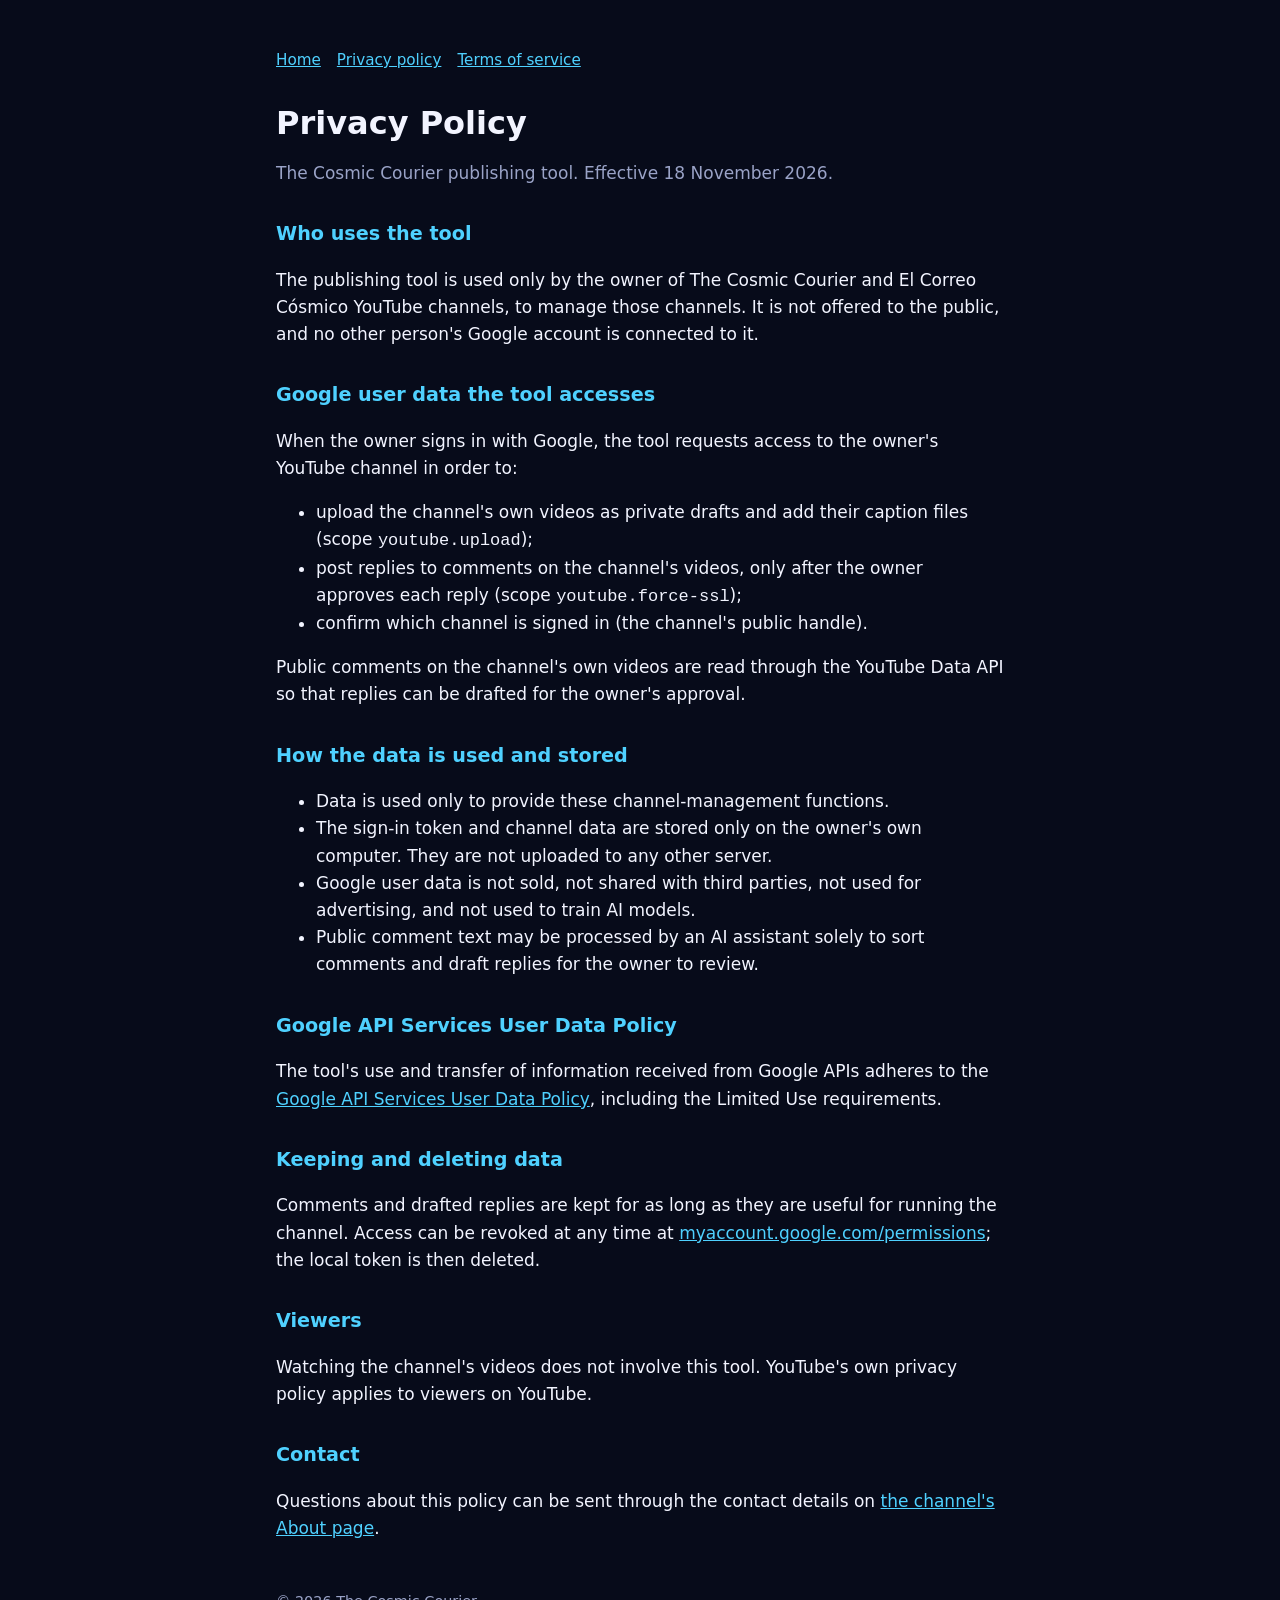
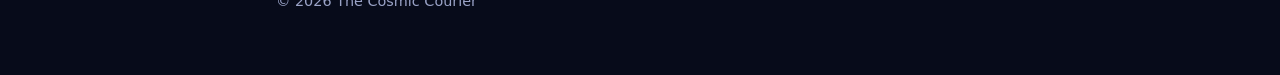
==== privacy.html @ 9f7a8f9c "Add files via upload" ====
<!doctype html>
<html lang="en">
<head>
<meta charset="utf-8">
<meta name="viewport" content="width=device-width, initial-scale=1">
<title>Privacy Policy</title>
<meta name="description" content="Privacy policy for The Cosmic Courier publishing tool.">
<link rel="stylesheet" href="style.css">
</head>
<body>
<main>
<nav><a href="index.html">Home</a><a href="privacy.html">Privacy policy</a><a href="terms.html">Terms of service</a></nav>
<h1>Privacy Policy</h1>
<p class="muted">The Cosmic Courier publishing tool. Effective 18 November 2026.</p>

<h2>Who uses the tool</h2>
<p>The publishing tool is used only by the owner of The Cosmic Courier and El Correo C&oacute;smico
YouTube channels, to manage those channels. It is not offered to the public, and no other person's
Google account is connected to it.</p>

<h2>Google user data the tool accesses</h2>
<p>When the owner signs in with Google, the tool requests access to the owner's YouTube channel in order to:</p>
<ul>
<li>upload the channel's own videos as private drafts and add their caption files
(scope <code>youtube.upload</code>);</li>
<li>post replies to comments on the channel's videos, only after the owner approves each reply
(scope <code>youtube.force-ssl</code>);</li>
<li>confirm which channel is signed in (the channel's public handle).</li>
</ul>
<p>Public comments on the channel's own videos are read through the YouTube Data API so that replies can be
drafted for the owner's approval.</p>

<h2>How the data is used and stored</h2>
<ul>
<li>Data is used only to provide these channel-management functions.</li>
<li>The sign-in token and channel data are stored only on the owner's own computer. They are not
uploaded to any other server.</li>
<li>Google user data is not sold, not shared with third parties, not used for advertising, and not
used to train AI models.</li>
<li>Public comment text may be processed by an AI assistant solely to sort comments and draft replies
for the owner to review.</li>
</ul>

<h2>Google API Services User Data Policy</h2>
<p>The tool's use and transfer of information received from Google APIs adheres to the
<a href="https://developers.google.com/terms/api-services-user-data-policy">Google API Services User Data
Policy</a>, including the Limited Use requirements.</p>

<h2>Keeping and deleting data</h2>
<p>Comments and drafted replies are kept for as long as they are useful for running the channel. Access
can be revoked at any time at <a href="https://myaccount.google.com/permissions">myaccount.google.com/permissions</a>;
the local token is then deleted.</p>

<h2>Viewers</h2>
<p>Watching the channel's videos does not involve this tool. YouTube's own privacy policy applies to
viewers on YouTube.</p>

<h2>Contact</h2>
<p>Questions about this policy can be sent through the contact details on
<a href="https://www.youtube.com/@TheCosmicCourier/about">the channel's About page</a>.</p>
<footer>&copy; 2026 The Cosmic Courier</footer>
</main>
</body>
</html>
---- style.css ----
:root { --bg: #070B1A; --surface: #111833; --text: #F2F4FF; --muted: #9AA3C7; --accent: #4FD1FF; }
* { box-sizing: border-box; }
body { margin: 0; background: var(--bg); color: var(--text); font: 17px/1.6 Inter, system-ui, -apple-system, "Segoe UI", sans-serif; }
main { max-width: 760px; margin: 0 auto; padding: 48px 16px 64px; }
h1 { font-size: 2rem; line-height: 1.2; margin: 0 0 8px; }
h2 { font-size: 1.2rem; margin: 32px 0 8px; color: var(--accent); }
p, li { color: var(--text); }
.muted { color: var(--muted); }
a { color: var(--accent); }
nav { display: flex; gap: 16px; flex-wrap: wrap; margin-bottom: 32px; font-size: .95rem; }
footer { margin-top: 48px; color: var(--muted); font-size: .9rem; }
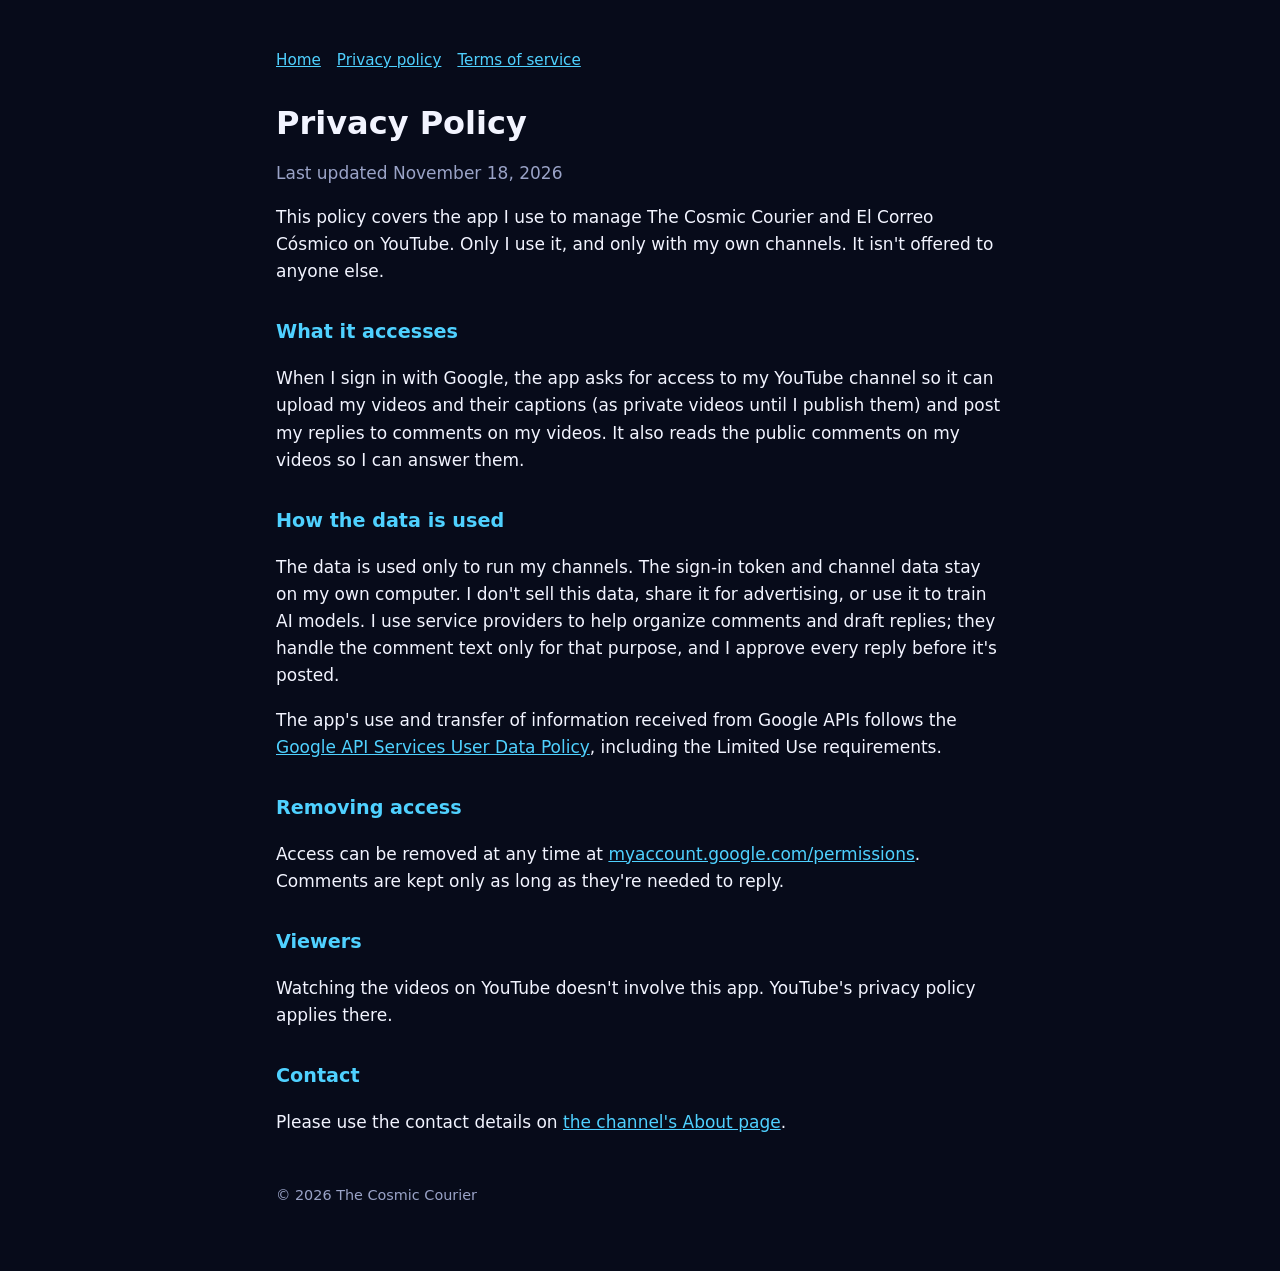
==== commit 1c263fda: "Add files via upload" ====
--- a/privacy.html
+++ b/privacy.html
@@ -4,60 +4,44 @@
 <meta charset="utf-8">
 <meta name="viewport" content="width=device-width, initial-scale=1">
 <title>Privacy Policy</title>
-<meta name="description" content="Privacy policy for The Cosmic Courier publishing tool.">
+<meta name="description" content="Privacy policy for The Cosmic Courier channel app.">
 <link rel="stylesheet" href="style.css">
 </head>
 <body>
 <main>
 <nav><a href="index.html">Home</a><a href="privacy.html">Privacy policy</a><a href="terms.html">Terms of service</a></nav>
 <h1>Privacy Policy</h1>
-<p class="muted">The Cosmic Courier publishing tool. Effective 18 November 2026.</p>
+<p class="muted">Last updated November 18, 2026</p>
 
-<h2>Who uses the tool</h2>
-<p>The publishing tool is used only by the owner of The Cosmic Courier and El Correo C&oacute;smico
-YouTube channels, to manage those channels. It is not offered to the public, and no other person's
-Google account is connected to it.</p>
+<p>This policy covers the app I use to manage The Cosmic Courier and El Correo C&oacute;smico on
+YouTube. Only I use it, and only with my own channels. It isn't offered to anyone else.</p>
 
-<h2>Google user data the tool accesses</h2>
-<p>When the owner signs in with Google, the tool requests access to the owner's YouTube channel in order to:</p>
-<ul>
-<li>upload the channel's own videos as private drafts and add their caption files
-(scope <code>youtube.upload</code>);</li>
-<li>post replies to comments on the channel's videos, only after the owner approves each reply
-(scope <code>youtube.force-ssl</code>);</li>
-<li>confirm which channel is signed in (the channel's public handle).</li>
-</ul>
-<p>Public comments on the channel's own videos are read through the YouTube Data API so that replies can be
-drafted for the owner's approval.</p>
+<h2>What it accesses</h2>
+<p>When I sign in with Google, the app asks for access to my YouTube channel so it can upload my
+videos and their captions (as private videos until I publish them) and post my replies to comments
+on my videos. It also reads the public comments on my videos so I can answer them.</p>
 
-<h2>How the data is used and stored</h2>
-<ul>
-<li>Data is used only to provide these channel-management functions.</li>
-<li>The sign-in token and channel data are stored only on the owner's own computer. They are not
-uploaded to any other server.</li>
-<li>Google user data is not sold, not shared with third parties, not used for advertising, and not
-used to train AI models.</li>
-<li>Public comment text may be processed by an AI assistant solely to sort comments and draft replies
-for the owner to review.</li>
-</ul>
+<h2>How the data is used</h2>
+<p>The data is used only to run my channels. The sign-in token and channel data stay on my own
+computer. I don't sell this data, share it for advertising, or use it to train AI models. I use
+service providers to help organize comments and draft replies; they handle the comment text only
+for that purpose, and I approve every reply before it's posted.</p>
 
-<h2>Google API Services User Data Policy</h2>
-<p>The tool's use and transfer of information received from Google APIs adheres to the
+<p>The app's use and transfer of information received from Google APIs follows the
 <a href="https://developers.google.com/terms/api-services-user-data-policy">Google API Services User Data
 Policy</a>, including the Limited Use requirements.</p>
 
-<h2>Keeping and deleting data</h2>
-<p>Comments and drafted replies are kept for as long as they are useful for running the channel. Access
-can be revoked at any time at <a href="https://myaccount.google.com/permissions">myaccount.google.com/permissions</a>;
-the local token is then deleted.</p>
+<h2>Removing access</h2>
+<p>Access can be removed at any time at
+<a href="https://myaccount.google.com/permissions">myaccount.google.com/permissions</a>. Comments are
+kept only as long as they're needed to reply.</p>
 
 <h2>Viewers</h2>
-<p>Watching the channel's videos does not involve this tool. YouTube's own privacy policy applies to
-viewers on YouTube.</p>
+<p>Watching the videos on YouTube doesn't involve this app. YouTube's privacy policy applies there.</p>
 
 <h2>Contact</h2>
-<p>Questions about this policy can be sent through the contact details on
-<a href="https://www.youtube.com/@TheCosmicCourier/about">the channel's About page</a>.</p>
+<p>Please use the contact details on <a href="https://www.youtube.com/@TheCosmicCourier/about">the
+channel's About page</a>.</p>
 <footer>&copy; 2026 The Cosmic Courier</footer>
 </main>
 </body>
